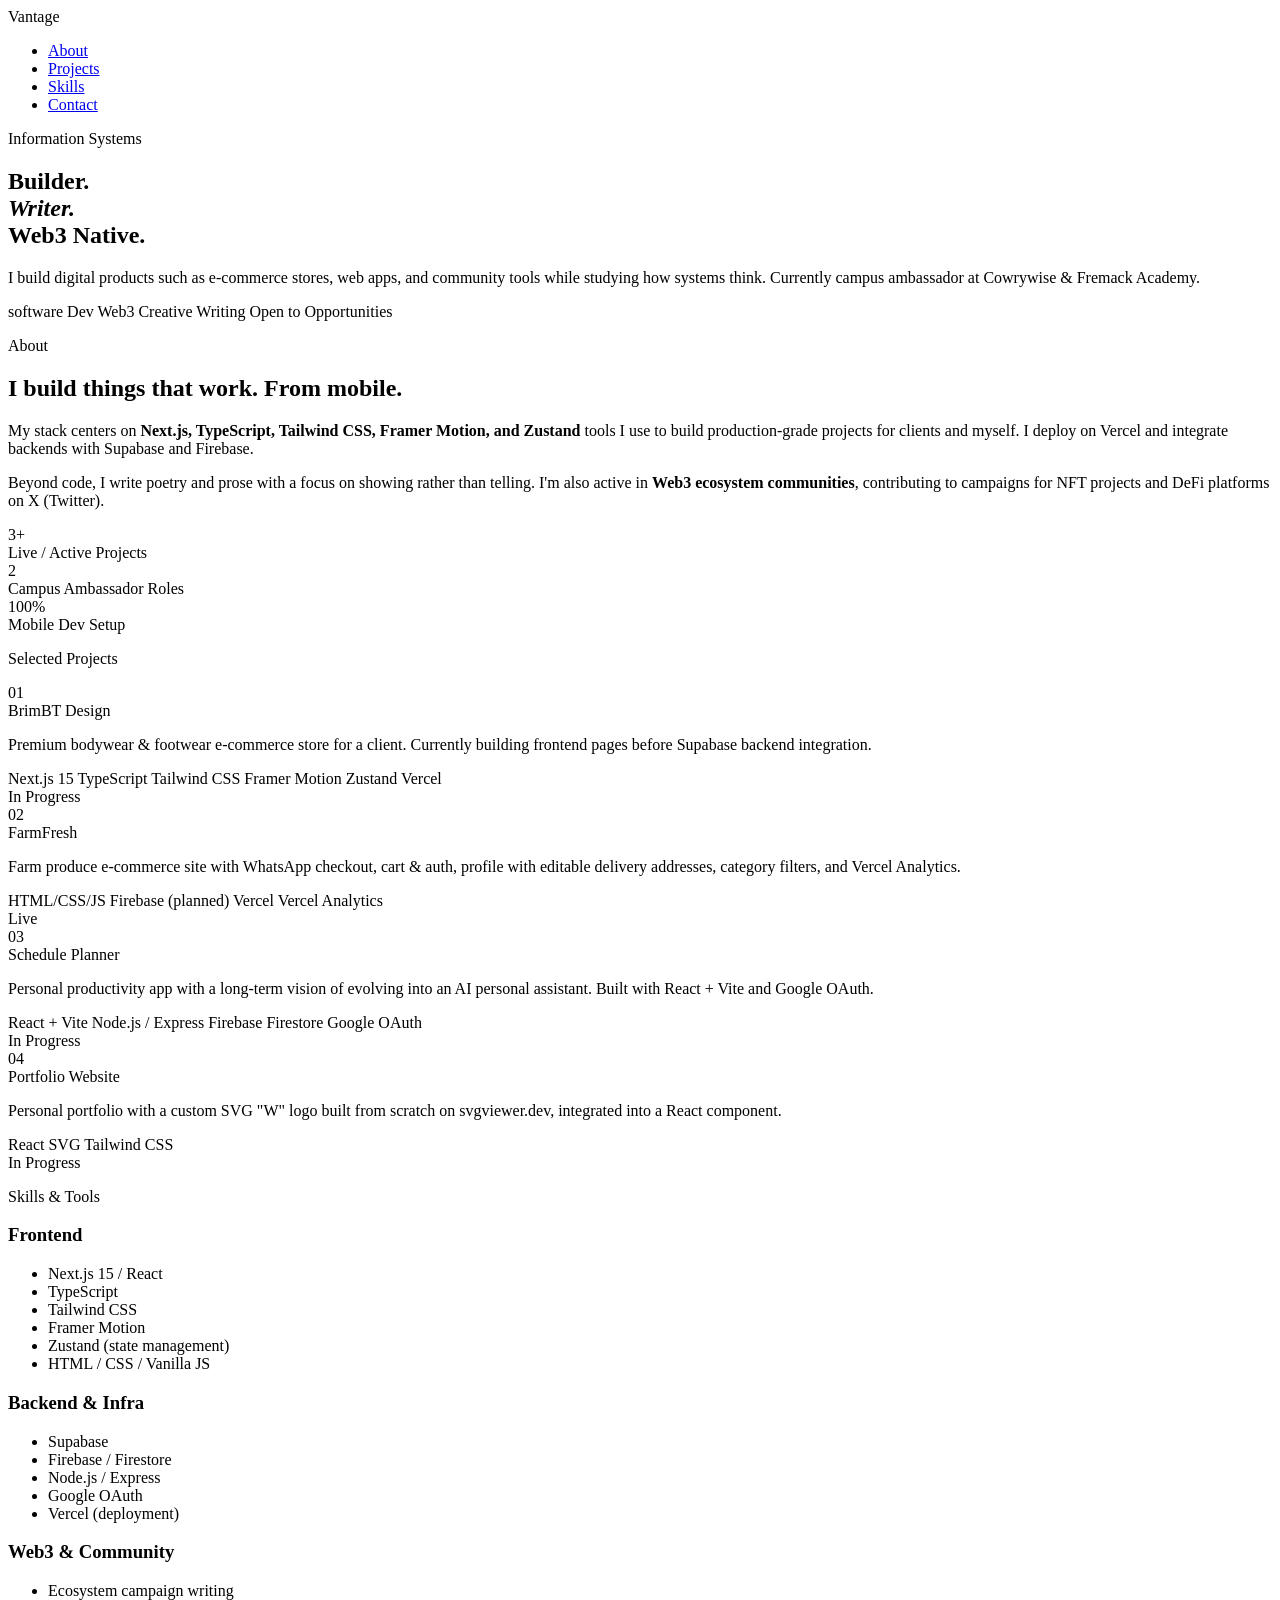
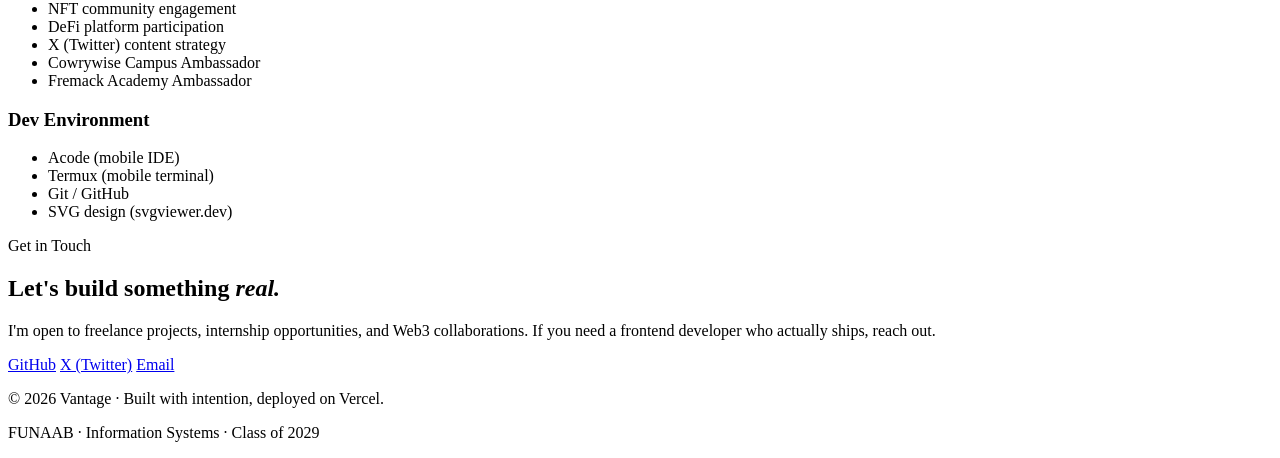
==== index.html @ d80c0255 "Create index.html" ====
<!DOCTYPE html>
<html>
<head>
<title> vantage_portfolio </title>
</head>
<body>

<!-- HERO -->
<section class="hero">
  <nav>
    <span class="nav-logo">Vantage</span>
    <ul class="nav-links">
      <li><a href="#about">About</a></li>
      <li><a href="#projects">Projects</a></li>
      <li><a href="#skills">Skills</a></li>
      <li><a href="#contact">Contact</a></li>
    </ul>
  </nav>

  <div class="hero-body">
    <p class="hero-eyebrow">Information Systems </p>
    <h1>Builder.<br><em>Writer.</em><br>Web3 Native.</h1>
    <p class="hero-sub">I build digital products such as e-commerce stores, web apps, and community tools while studying how systems think. Currently campus ambassador at Cowrywise &amp; Fremack Academy.</p>
    <div class="hero-badges">
      <span class="badge active">software Dev</span>
      <span class="badge active">Web3</span>
      <span class="badge">Creative Writing</span>
      <span class="badge">Open to Opportunities</span>
    </div>
  </div>


<!-- ABOUT -->
<section id="about">
  <p class="section-label reveal">About</p>
  <div class="about-grid">
    <div class="about-text reveal">
      <h2>I build things that work. From mobile.</h2>
      
      <p>My stack centers on <strong>Next.js, TypeScript, Tailwind CSS, Framer Motion, and Zustand</strong> tools I use to build production-grade projects for clients and myself. I deploy on Vercel and integrate backends with Supabase and Firebase.</p>
      <p>Beyond code, I write poetry and prose with a focus on showing rather than telling. I'm also active in <strong>Web3 ecosystem communities</strong>, contributing to campaigns for NFT projects and DeFi platforms on X (Twitter).</p>
    </div>
    <div class="about-stats reveal">
      <div class="stat">
        <div class="stat-num">3+</div>
        <div class="stat-label">Live / Active Projects</div>
      </div>
      <div class="stat">
        <div class="stat-num">2</div>
        <div class="stat-label">Campus Ambassador Roles</div>
      </div>
      <div class="stat">
        <div class="stat-num">100%</div>
        <div class="stat-label">Mobile Dev Setup</div>
      </div>
    </div>
  </div>
</section>

<!-- PROJECTS -->
<section id="projects">
  <p class="section-label reveal">Selected Projects</p>
  <div class="projects-list">

    <div class="project-item reveal">
      <span class="project-num">01</span>
      <div>
        <div class="project-name">BrimBT Design</div>
        <p class="project-desc">Premium bodywear &amp; footwear e-commerce store for a client. Currently building frontend pages before Supabase backend integration.</p>
        <div class="project-stack">
          <span class="tag">Next.js 15</span>
          <span class="tag">TypeScript</span>
          <span class="tag">Tailwind CSS</span>
          <span class="tag">Framer Motion</span>
          <span class="tag">Zustand</span>
          <span class="tag">Vercel</span>
        </div>
      </div>
      <span class="project-status wip">In Progress</span>
    </div>

    <div class="project-item reveal">
      <span class="project-num">02</span>
      <div>
        <div class="project-name">FarmFresh</div>
        <p class="project-desc">Farm produce e-commerce site with WhatsApp checkout, cart &amp; auth, profile with editable delivery addresses, category filters, and Vercel Analytics.</p>
        <div class="project-stack">
          <span class="tag">HTML/CSS/JS</span>
          <span class="tag">Firebase (planned)</span>
          <span class="tag">Vercel</span>
          <span class="tag">Vercel Analytics</span>
        </div>
      </div>
      <span class="project-status live">Live</span>
    </div>

    <div class="project-item reveal">
      <span class="project-num">03</span>
      <div>
        <div class="project-name">Schedule Planner</div>
        <p class="project-desc">Personal productivity app with a long-term vision of evolving into an AI personal assistant. Built with React + Vite and Google OAuth.</p>
        <div class="project-stack">
          <span class="tag">React + Vite</span>
          <span class="tag">Node.js / Express</span>
          <span class="tag">Firebase Firestore</span>
          <span class="tag">Google OAuth</span>
        </div>
      </div>
      <span class="project-status wip">In Progress</span>
    </div>

    <div class="project-item reveal">
      <span class="project-num">04</span>
      <div>
        <div class="project-name">Portfolio Website</div>
        <p class="project-desc">Personal portfolio with a custom SVG "W" logo built from scratch on svgviewer.dev, integrated into a React component.</p>
        <div class="project-stack">
          <span class="tag">React</span>
          <span class="tag">SVG</span>
          <span class="tag">Tailwind CSS</span>
        </div>
      </div>
      <span class="project-status wip">In Progress</span>
    </div>

  </div>
</section>

<!-- SKILLS -->
<section id="skills">
  <p class="section-label reveal">Skills &amp; Tools</p>
  <div class="skills-grid">
    <div class="skill-group reveal">
      <h3>Frontend</h3>
      <ul class="skill-list">
        <li>Next.js 15 / React</li>
        <li>TypeScript</li>
        <li>Tailwind CSS</li>
        <li>Framer Motion</li>
        <li>Zustand (state management)</li>
        <li>HTML / CSS / Vanilla JS</li>
      </ul>
    </div>
    <div class="skill-group reveal">
      <h3>Backend &amp; Infra</h3>
      <ul class="skill-list">
        <li>Supabase</li>
        <li>Firebase / Firestore</li>
        <li>Node.js / Express</li>
        <li>Google OAuth</li>
        <li>Vercel (deployment)</li>
      </ul>
    </div>
    <div class="skill-group reveal">
      <h3>Web3 &amp; Community</h3>
      <ul class="skill-list">
        <li>Ecosystem campaign writing</li>
        <li>NFT community engagement</li>
        <li>DeFi platform participation</li>
        <li>X (Twitter) content strategy</li>
        <li>Cowrywise Campus Ambassador</li>
        <li>Fremack Academy Ambassador</li>
      </ul>
    </div>
    <div class="skill-group reveal">
      <h3>Dev Environment</h3>
      <ul class="skill-list">
        <li>Acode (mobile IDE)</li>
        <li>Termux (mobile terminal)</li>
        <li>Git / GitHub</li>
        <li>SVG design (svgviewer.dev)</li>
      </ul>
    </div>
  </div>
</section>

<!-- CONTACT -->
<section id="contact">
  <p class="section-label reveal">Get in Touch</p>
  <div class="contact-inner reveal">
    <h2>Let's build something <em>real.</em></h2>
    <p>I'm open to freelance projects, internship opportunities, and Web3 collaborations. If you need a frontend developer who actually ships, reach out.</p>
    <div class="contact-links">
      <a href="https://github.com/vantage" class="contact-link primary" target="_blank">GitHub</a>
      <a href="https://twitter.com" class="contact-link" target="_blank">X (Twitter)</a>
      <a href="mailto:vantage@email.com" class="contact-link">Email</a>
    </div>
  </div>
</section>

<!-- FOOTER -->
<footer>
  <p>© 2026 Vantage · Built with intention, deployed on Vercel.</p>
  <p>FUNAAB · Information Systems · Class of 2029</p>
</footer>

<script>
  // Scroll reveal
  const reveals = document.querySelectorAll('.reveal');
  const observer = new IntersectionObserver((entries) => {
    entries.forEach((entry, i) => {
      if (entry.isIntersecting) {
        setTimeout(() => {
          entry.target.classList.add('visible');
        }, 80);
        observer.unobserve(entry.target);
      }
    });
  }, { threshold: 0.12 });

  reveals.forEach(el => observer.observe(el));
</script>
</body>
</html>
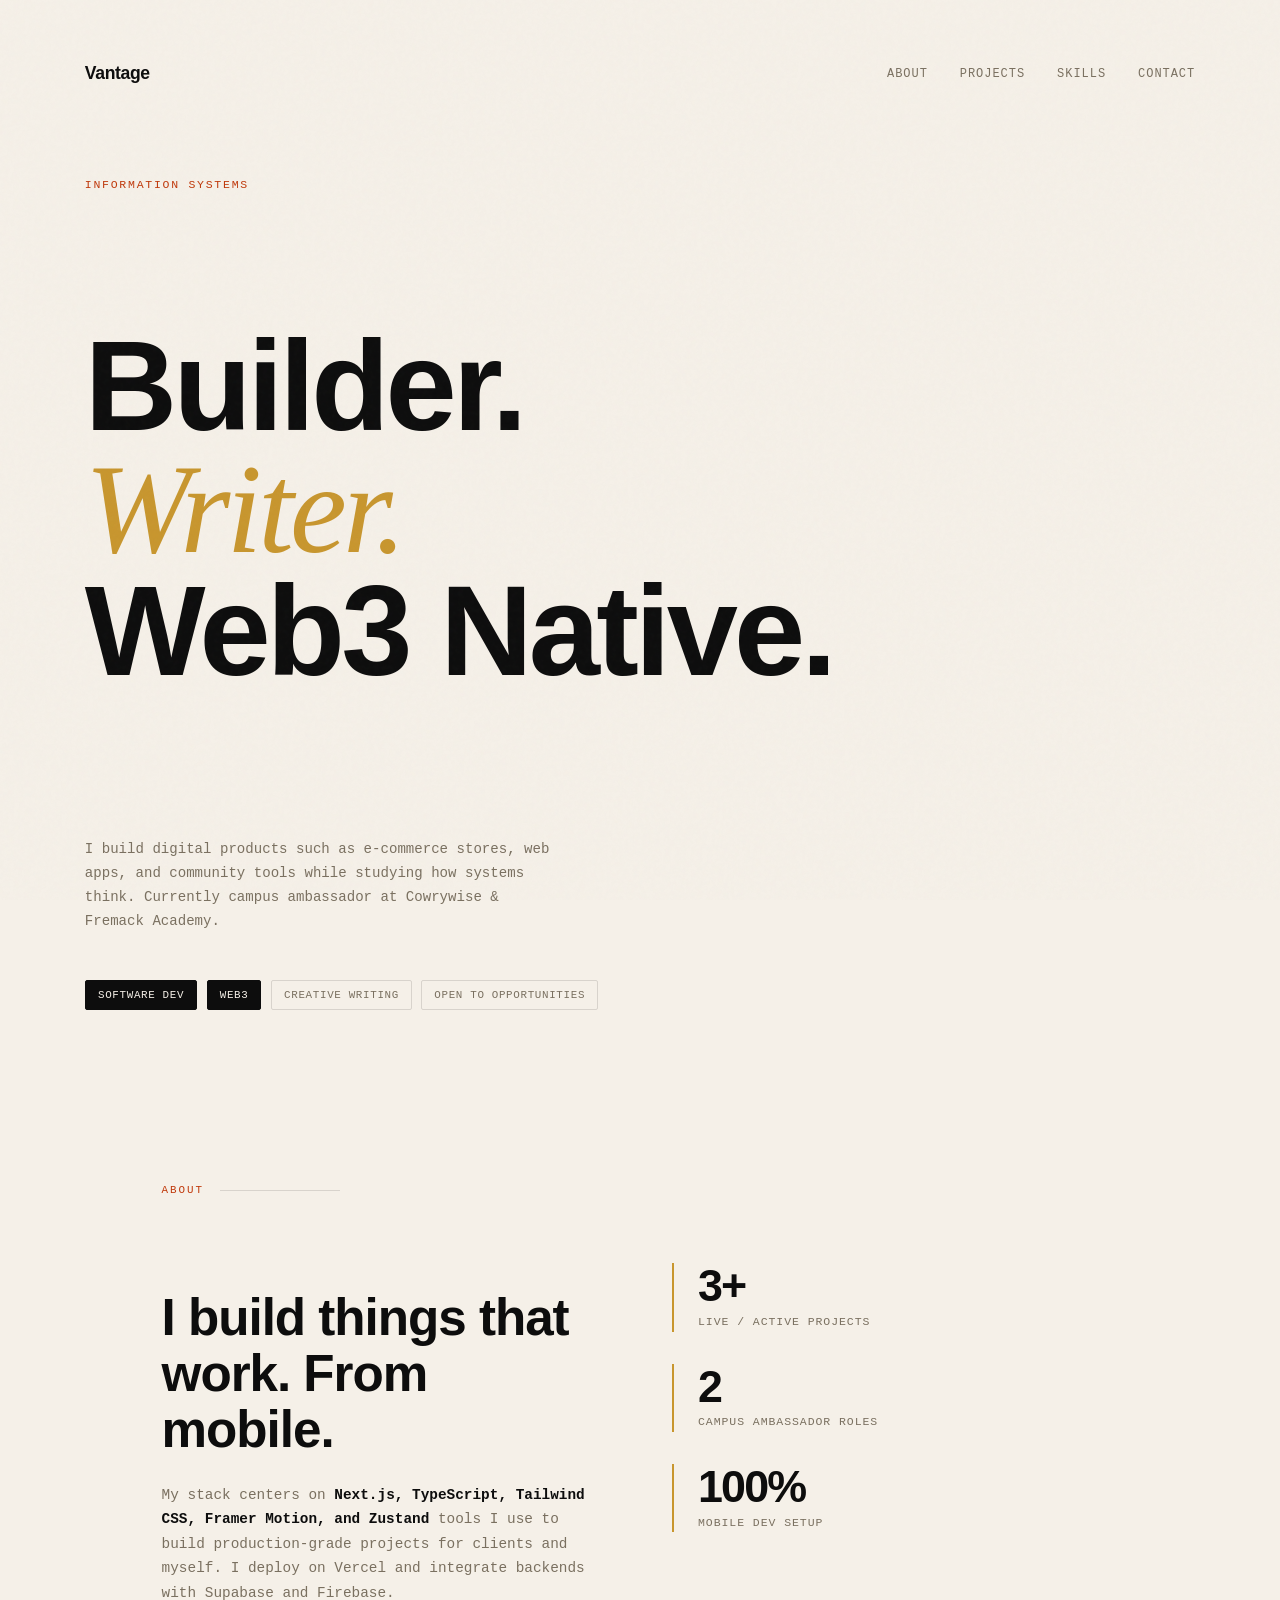
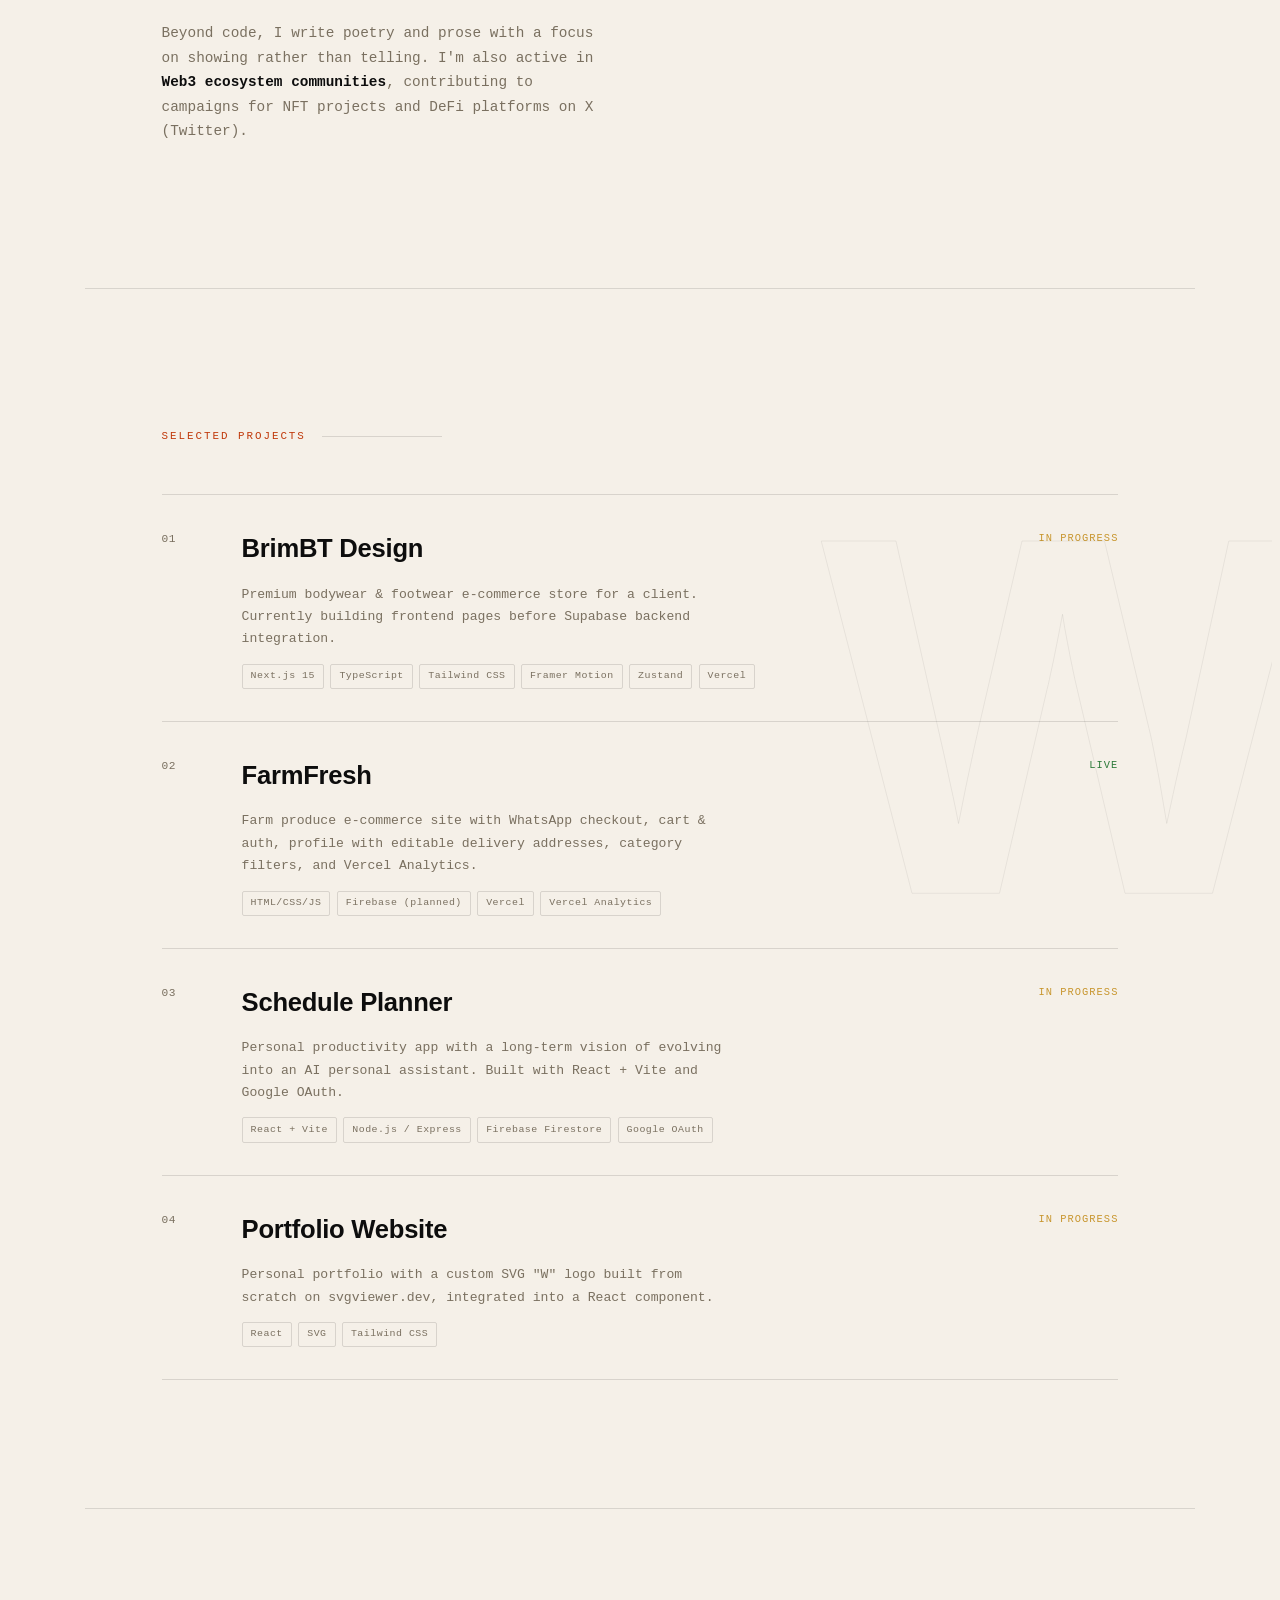
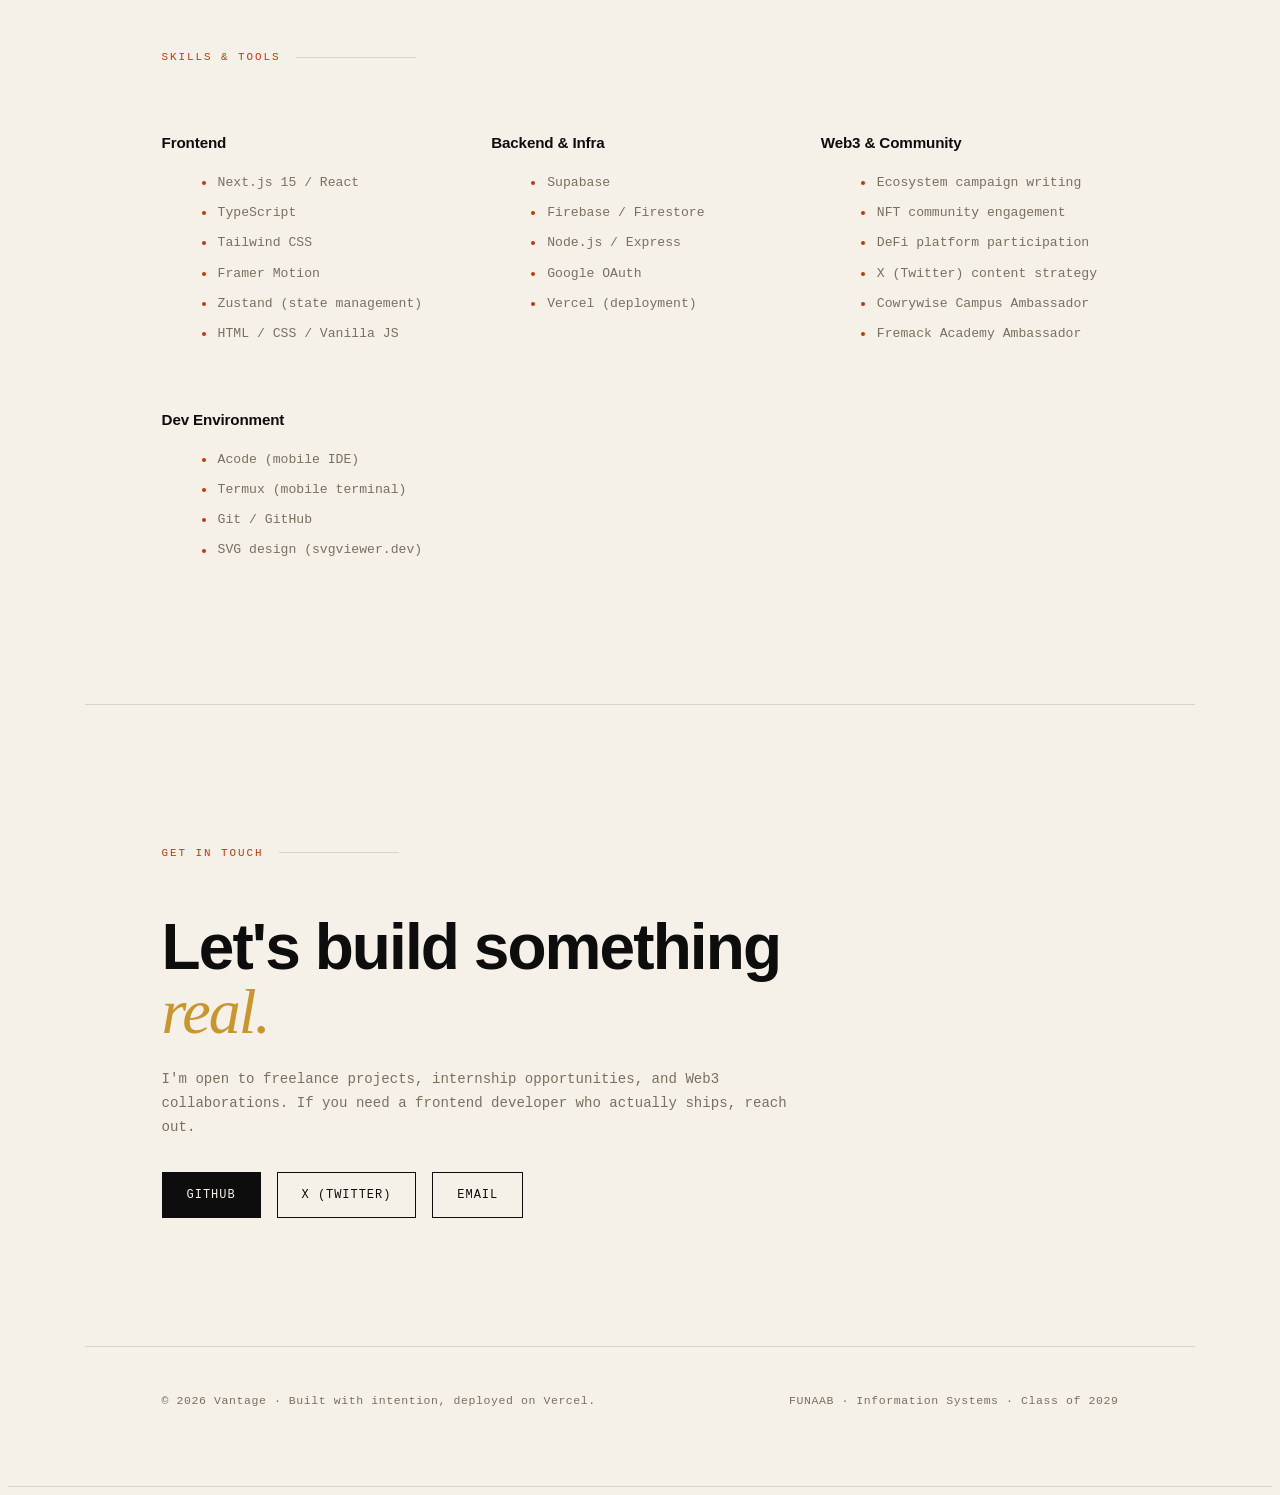
==== commit 52b6caf5: "Update index.html" ====
--- a/index.html
+++ b/index.html
@@ -1,7 +1,10 @@
 <!DOCTYPE html>
 <html>
 <head>
+<meta charset="UTF-8" />
+<meta name="viewport" content="width=device-width, initial-scale=1.0"/>
 <title> vantage_portfolio </title>
+<link href="style.css" rel="stylesheet"/>
 </head>
 <body>
 
--- a/style.css
+++ b/style.css
@@ -0,0 +1,481 @@
+:root {
+    --ink: #0d0d0d;
+    --paper: #f5f0e8;
+    --rust: #c0390b;
+    --gold: #c8962e;
+    --muted: #7a7060;
+    --line: rgba(13,13,13,0.12);
+  }
+
+  html { scroll-behavior: smooth; }
+
+  body {
+    background: var(--paper);
+    color: var(--ink);
+    font-family: 'DM Mono', monospace;
+    font-size: 14px;
+    line-height: 1.7;
+    overflow-x: hidden;
+  }
+
+  /* grain overlay */
+  body::before {
+    content: '';
+    position: fixed;
+    inset: 0;
+    background-image: url("data:image/svg+xml,%3Csvg viewBox='0 0 200 200' xmlns='http://www.w3.org/2000/svg'%3E%3Cfilter id='noise'%3E%3CfeTurbulence type='fractalNoise' baseFrequency='0.85' numOctaves='4' stitchTiles='stitch'/%3E%3C/filter%3E%3Crect width='100%25' height='100%25' filter='url(%23noise)' opacity='0.04'/%3E%3C/svg%3E");
+    pointer-events: none;
+    z-index: 999;
+    opacity: 0.6;
+  }
+
+  /* HERO */
+  .hero {
+    min-height: 100vh;
+    display: grid;
+    grid-template-rows: auto 1fr auto;
+    padding: 2rem clamp(1.5rem, 6vw, 6rem);
+    border-bottom: 1px solid var(--line);
+    position: relative;
+    overflow: hidden;
+  }
+
+  .hero::after {
+    content: 'W';
+    position: absolute;
+    right: -2rem;
+    top: 50%;
+    transform: translateY(-56%);
+    font-family: 'Syne', sans-serif;
+    font-size: clamp(22rem, 40vw, 42rem);
+    font-weight: 800;
+    color: transparent;
+    -webkit-text-stroke: 1px rgba(13,13,13,0.06);
+    pointer-events: none;
+    line-height: 1;
+  }
+
+  nav {
+    display: flex;
+    justify-content: space-between;
+    align-items: center;
+    padding-top: 0.5rem;
+    animation: fadeUp 0.7s ease both;
+  }
+
+  .nav-logo {
+    font-family: 'Syne', sans-serif;
+    font-weight: 800;
+    font-size: 1.1rem;
+    letter-spacing: -0.02em;
+  }
+
+  .nav-links {
+    display: flex;
+    gap: 2rem;
+    list-style: none;
+  }
+
+  .nav-links a {
+    color: var(--muted);
+    text-decoration: none;
+    font-size: 0.75rem;
+    letter-spacing: 0.08em;
+    text-transform: uppercase;
+    transition: color 0.2s;
+  }
+
+  .nav-links a:hover { color: var(--ink); }
+
+  .hero-body {
+    display: flex;
+    flex-direction: column;
+    justify-content: center;
+    padding: 4rem 0 2rem;
+  }
+
+  .hero-eyebrow {
+    font-size: 0.72rem;
+    letter-spacing: 0.15em;
+    text-transform: uppercase;
+    color: var(--rust);
+    margin-bottom: 1.5rem;
+    animation: fadeUp 0.7s 0.1s ease both;
+  }
+
+  h1 {
+    font-family: 'Syne', sans-serif;
+    font-weight: 800;
+    font-size: clamp(3.2rem, 10vw, 8rem);
+    line-height: 0.95;
+    letter-spacing: -0.03em;
+    animation: fadeUp 0.7s 0.2s ease both;
+  }
+
+  h1 em {
+    font-style: italic;
+    font-family: 'Lora', serif;
+    font-weight: 400;
+    color: var(--gold);
+  }
+
+  .hero-sub {
+    max-width: 480px;
+    margin-top: 2.5rem;
+    color: var(--muted);
+    font-size: 0.88rem;
+    animation: fadeUp 0.7s 0.35s ease both;
+  }
+
+  .hero-badges {
+    display: flex;
+    flex-wrap: wrap;
+    gap: 0.6rem;
+    margin-top: 2rem;
+    animation: fadeUp 0.7s 0.45s ease both;
+  }
+
+  .badge {
+    border: 1px solid var(--line);
+    padding: 0.3rem 0.75rem;
+    font-size: 0.68rem;
+    letter-spacing: 0.06em;
+    text-transform: uppercase;
+    color: var(--muted);
+    border-radius: 2px;
+  }
+
+  .badge.active {
+    background: var(--ink);
+    color: var(--paper);
+    border-color: var(--ink);
+  }
+
+  .hero-footer {
+    display: flex;
+    justify-content: space-between;
+    align-items: flex-end;
+    padding-bottom: 0.5rem;
+    animation: fadeUp 0.7s 0.55s ease both;
+  }
+
+  .hero-location {
+    font-size: 0.72rem;
+    color: var(--muted);
+    letter-spacing: 0.06em;
+  }
+
+  .scroll-hint {
+    font-size: 0.7rem;
+    color: var(--muted);
+    letter-spacing: 0.1em;
+    text-transform: uppercase;
+    display: flex;
+    align-items: center;
+    gap: 0.5rem;
+  }
+
+  .scroll-hint::before {
+    content: '';
+    width: 1px;
+    height: 2.5rem;
+    background: var(--muted);
+    display: block;
+    animation: lineGrow 1s 1s ease both;
+  }
+
+  /* SECTIONS */
+  section {
+    padding: clamp(4rem, 10vw, 8rem) clamp(1.5rem, 6vw, 6rem);
+    border-bottom: 1px solid var(--line);
+  }
+
+  .section-label {
+    font-size: 0.68rem;
+    letter-spacing: 0.18em;
+    text-transform: uppercase;
+    color: var(--rust);
+    margin-bottom: 3rem;
+    display: flex;
+    align-items: center;
+    gap: 1rem;
+  }
+
+  .section-label::after {
+    content: '';
+    flex: 1;
+    height: 1px;
+    background: var(--line);
+    max-width: 120px;
+  }
+
+  /* ABOUT */
+  .about-grid {
+    display: grid;
+    grid-template-columns: 1fr 1fr;
+    gap: 4rem;
+    align-items: start;
+  }
+
+  .about-text h2 {
+    font-family: 'Syne', sans-serif;
+    font-size: clamp(2rem, 4vw, 3.2rem);
+    font-weight: 700;
+    line-height: 1.1;
+    letter-spacing: -0.02em;
+    margin-bottom: 1.5rem;
+  }
+
+  .about-text p {
+    color: var(--muted);
+    margin-bottom: 1rem;
+    font-size: 0.9rem;
+  }
+
+  .about-text p strong { color: var(--ink); }
+
+  .about-stats {
+    display: flex;
+    flex-direction: column;
+    gap: 2rem;
+    padding-top: 1rem;
+  }
+
+  .stat {
+    border-left: 2px solid var(--gold);
+    padding-left: 1.5rem;
+  }
+
+  .stat-num {
+    font-family: 'Syne', sans-serif;
+    font-size: 2.8rem;
+    font-weight: 800;
+    line-height: 1;
+    letter-spacing: -0.04em;
+  }
+
+  .stat-label {
+    font-size: 0.72rem;
+    color: var(--muted);
+    letter-spacing: 0.08em;
+    text-transform: uppercase;
+    margin-top: 0.25rem;
+  }
+
+  /* PROJECTS */
+  .projects-list {
+    display: flex;
+    flex-direction: column;
+    gap: 0;
+  }
+
+  .project-item {
+    display: grid;
+    grid-template-columns: 3rem 1fr auto;
+    align-items: start;
+    gap: 2rem;
+    padding: 2rem 0;
+    border-bottom: 1px solid var(--line);
+    cursor: default;
+    transition: background 0.2s;
+  }
+
+  .project-item:hover { background: rgba(13,13,13,0.02); }
+  .project-item:first-child { border-top: 1px solid var(--line); }
+
+  .project-num {
+    font-size: 0.7rem;
+    color: var(--muted);
+    padding-top: 0.2rem;
+    letter-spacing: 0.05em;
+  }
+
+  .project-name {
+    font-family: 'Syne', sans-serif;
+    font-size: clamp(1.1rem, 2.5vw, 1.6rem);
+    font-weight: 700;
+    letter-spacing: -0.01em;
+    margin-bottom: 0.5rem;
+  }
+
+  .project-desc {
+    color: var(--muted);
+    font-size: 0.82rem;
+    max-width: 480px;
+  }
+
+  .project-stack {
+    display: flex;
+    flex-wrap: wrap;
+    gap: 0.4rem;
+    margin-top: 0.75rem;
+  }
+
+  .tag {
+    font-size: 0.62rem;
+    padding: 0.2rem 0.5rem;
+    border: 1px solid var(--line);
+    color: var(--muted);
+    border-radius: 2px;
+    letter-spacing: 0.05em;
+  }
+
+  .project-status {
+    font-size: 0.65rem;
+    letter-spacing: 0.1em;
+    text-transform: uppercase;
+    padding-top: 0.2rem;
+    white-space: nowrap;
+  }
+
+  .project-status.live { color: #2d7a3a; }
+  .project-status.wip { color: var(--gold); }
+
+  /* SKILLS */
+  .skills-grid {
+    display: grid;
+    grid-template-columns: repeat(auto-fit, minmax(240px, 1fr));
+    gap: 2rem;
+  }
+
+  .skill-group h3 {
+    font-family: 'Syne', sans-serif;
+    font-weight: 700;
+    font-size: 0.95rem;
+    margin-bottom: 1rem;
+    letter-spacing: -0.01em;
+  }
+
+  .skill-list {
+    list-style: none;
+    display: flex;
+    flex-direction: column;
+    gap: 0.5rem;
+  }
+
+  .skill-list li {
+    display: flex;
+    align-items: center;
+    gap: 0.75rem;
+    font-size: 0.82rem;
+    color: var(--muted);
+  }
+
+  .skill-list li::before {
+    content: '';
+    width: 4px;
+    height: 4px;
+    background: var(--rust);
+    border-radius: 50%;
+    flex-shrink: 0;
+  }
+
+  /* CONTACT */
+  .contact-inner {
+    max-width: 640px;
+  }
+
+  .contact-inner h2 {
+    font-family: 'Syne', sans-serif;
+    font-size: clamp(2.2rem, 5vw, 4rem);
+    font-weight: 800;
+    letter-spacing: -0.03em;
+    line-height: 1;
+    margin-bottom: 1.5rem;
+  }
+
+  .contact-inner h2 em {
+    font-family: 'Lora', serif;
+    font-style: italic;
+    font-weight: 400;
+    color: var(--gold);
+  }
+
+  .contact-inner p {
+    color: var(--muted);
+    margin-bottom: 2rem;
+    font-size: 0.88rem;
+  }
+
+  .contact-links {
+    display: flex;
+    flex-wrap: wrap;
+    gap: 1rem;
+  }
+
+  .contact-link {
+    display: inline-flex;
+    align-items: center;
+    gap: 0.5rem;
+    padding: 0.75rem 1.5rem;
+    border: 1px solid var(--ink);
+    color: var(--ink);
+    text-decoration: none;
+    font-size: 0.75rem;
+    letter-spacing: 0.08em;
+    text-transform: uppercase;
+    transition: background 0.2s, color 0.2s;
+  }
+
+  .contact-link:hover {
+    background: var(--ink);
+    color: var(--paper);
+  }
+
+  .contact-link.primary {
+    background: var(--ink);
+    color: var(--paper);
+  }
+
+  .contact-link.primary:hover {
+    background: var(--rust);
+    border-color: var(--rust);
+  }
+
+  /* FOOTER */
+  footer {
+    padding: 2rem clamp(1.5rem, 6vw, 6rem);
+    display: flex;
+    justify-content: space-between;
+    align-items: center;
+    flex-wrap: wrap;
+    gap: 1rem;
+  }
+
+  footer p {
+    font-size: 0.72rem;
+    color: var(--muted);
+    letter-spacing: 0.05em;
+  }
+
+  /* ANIMATIONS */
+  @keyframes fadeUp {
+    from { opacity: 0; transform: translateY(18px); }
+    to { opacity: 1; transform: translateY(0); }
+  }
+
+  @keyframes lineGrow {
+    from { transform: scaleY(0); }
+    to { transform: scaleY(1); }
+  }
+
+  /* SCROLL REVEAL */
+  .reveal {
+    opacity: 0;
+    transform: translateY(24px);
+    transition: opacity 0.6s ease, transform 0.6s ease;
+  }
+
+  .reveal.visible {
+    opacity: 1;
+    transform: translateY(0);
+  }
+
+  /* RESPONSIVE */
+  @media (max-width: 700px) {
+    .about-grid { grid-template-columns: 1fr; gap: 2.5rem; }
+    .project-item { grid-template-columns: 2.5rem 1fr; }
+    .project-status { display: none; }
+    nav { flex-direction: column; align-items: flex-start; gap: 1rem; }
+    .hero::after { display: none; }
+  }
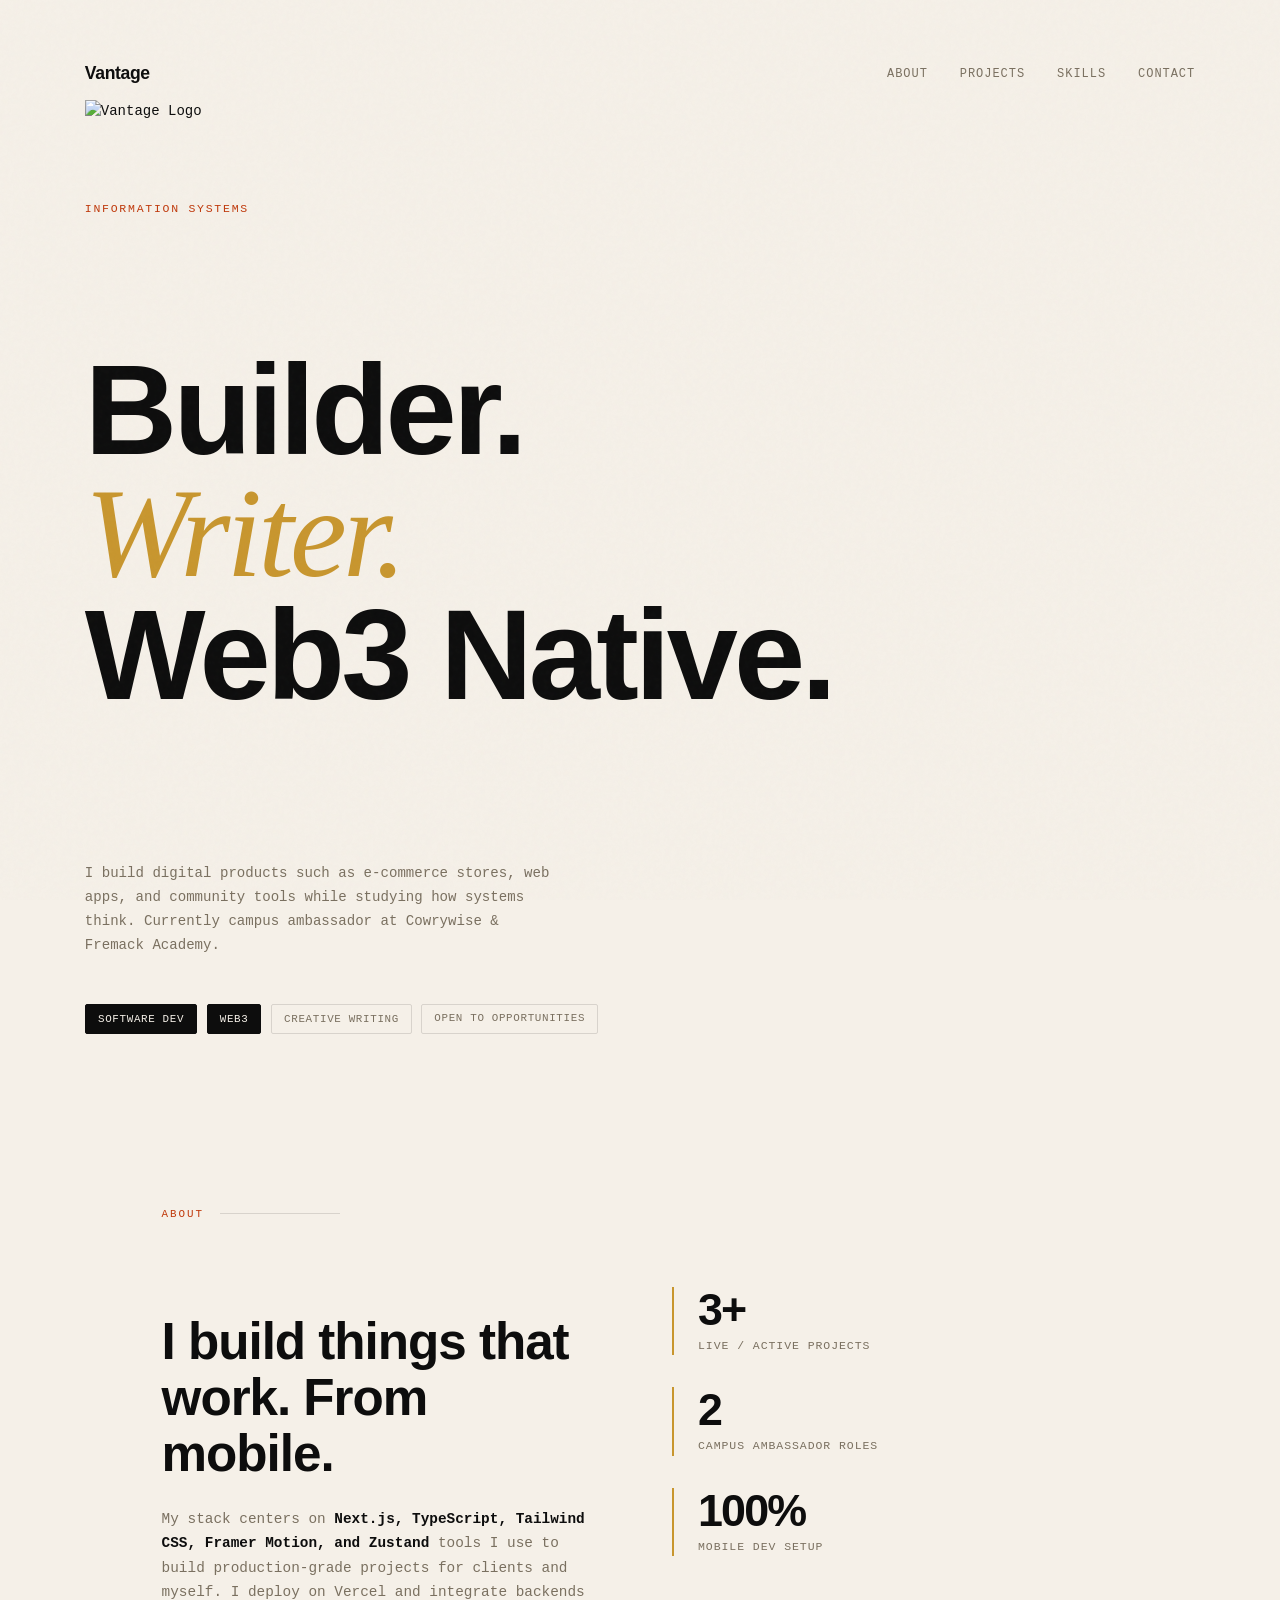
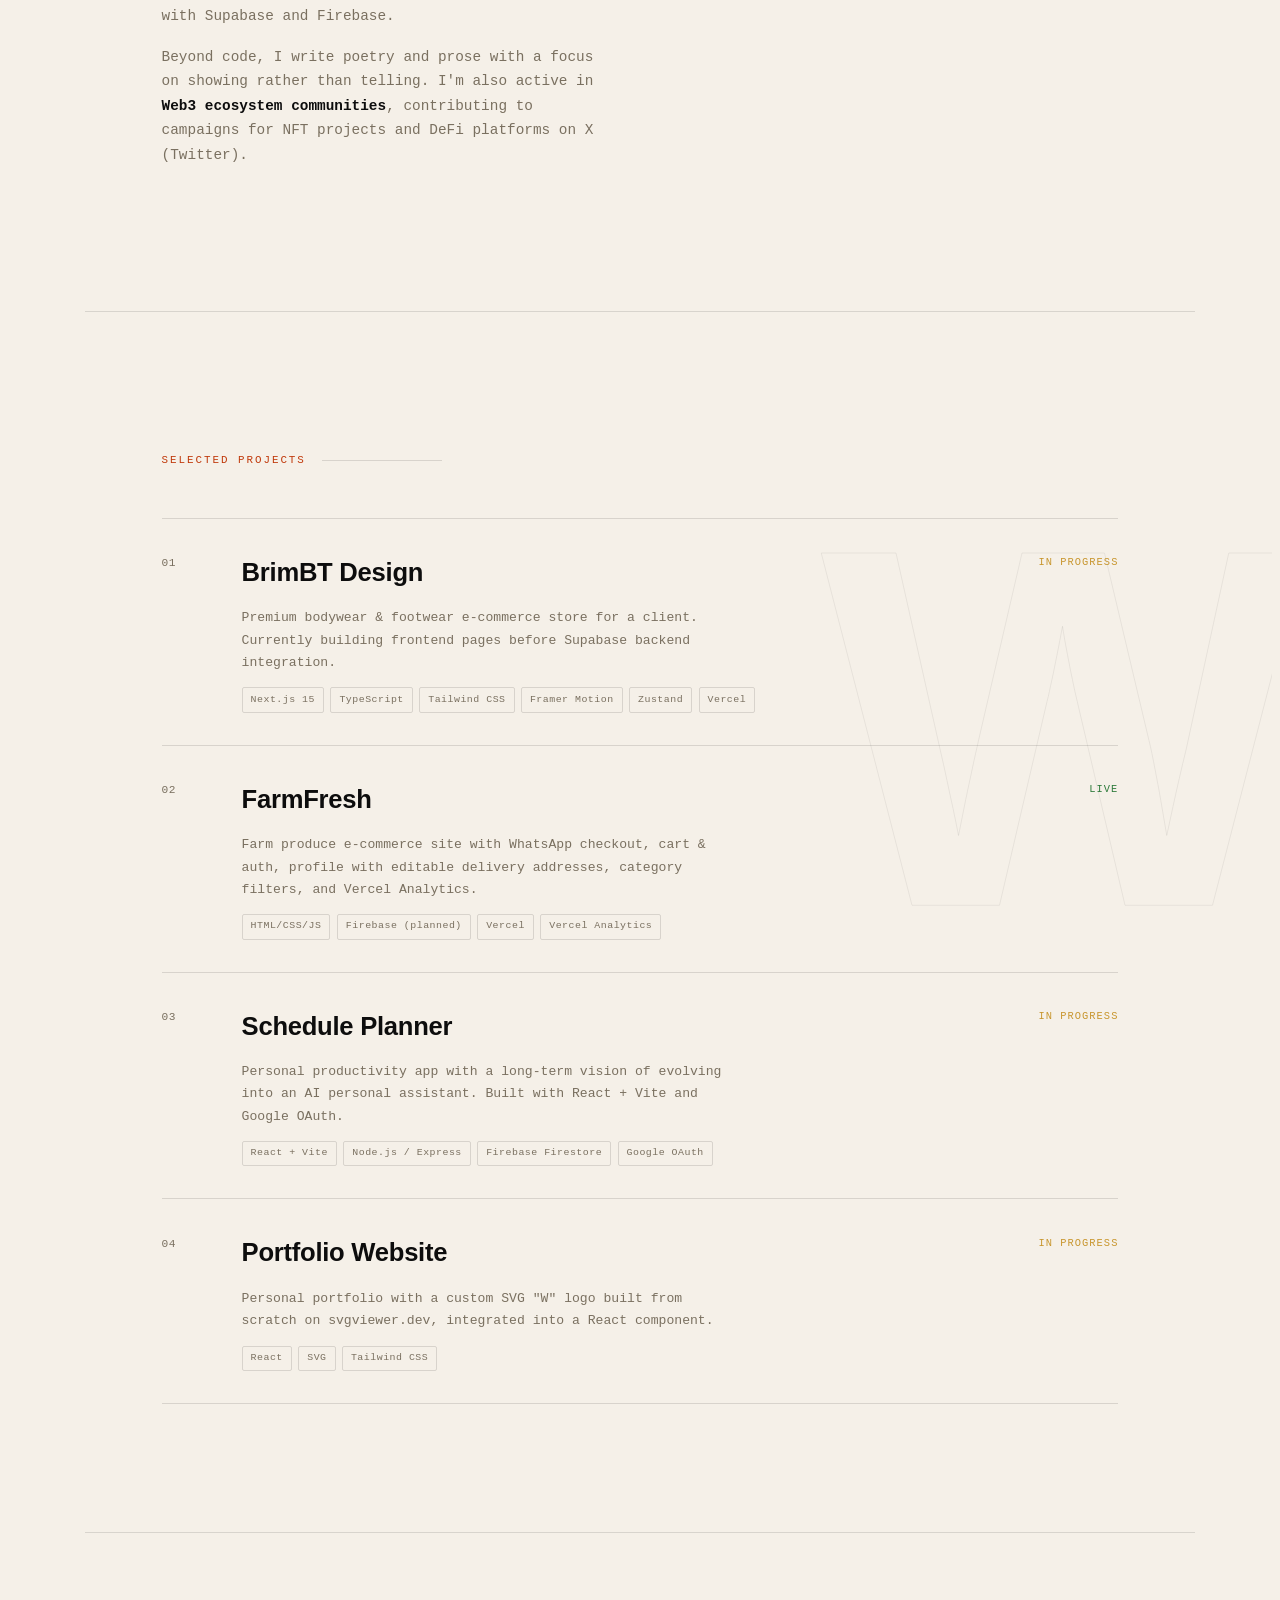
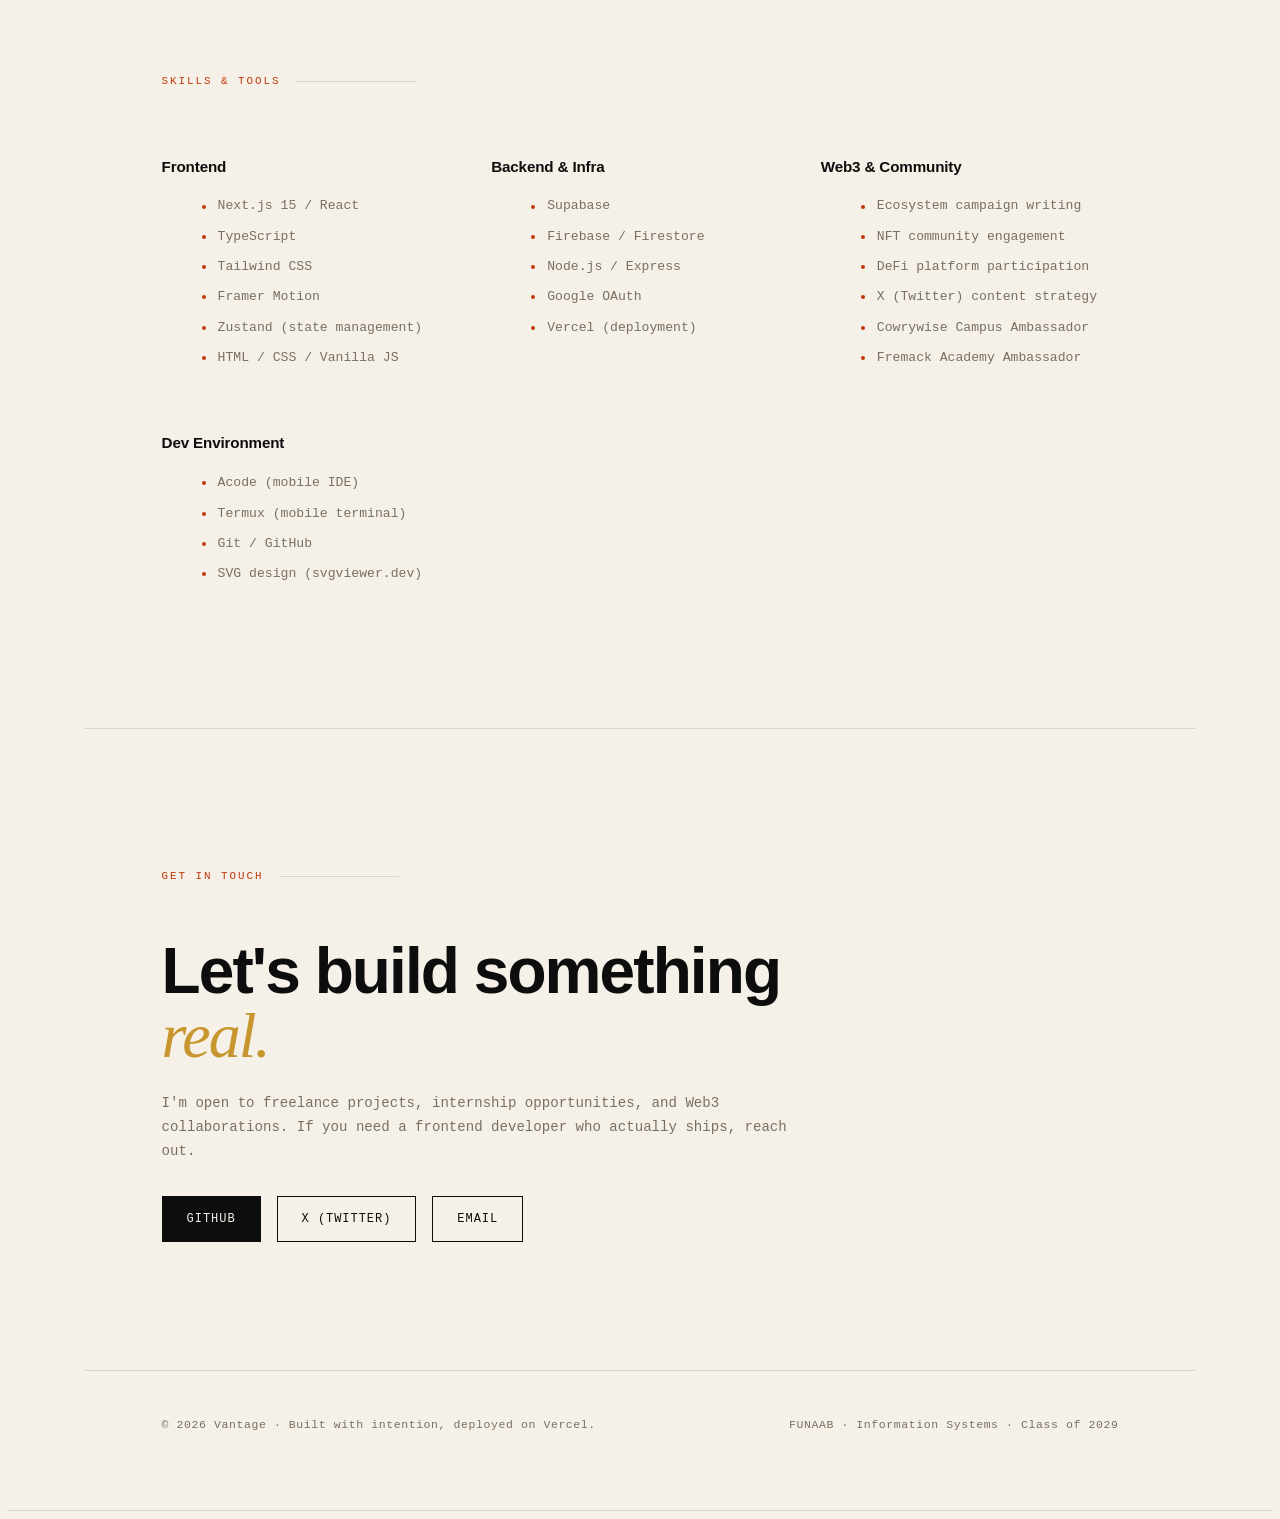
==== commit 5d34a49a: "Add hero section to index.html Added a hero section with navigation and logo." ====
--- a/index.html
+++ b/index.html
@@ -9,6 +9,7 @@
 <body>
 
 <!-- HERO -->
+  
 <section class="hero">
   <nav>
     <span class="nav-logo">Vantage</span>
@@ -19,6 +20,10 @@
       <li><a href="#contact">Contact</a></li>
     </ul>
   </nav>
+
+  <div class="hero-logo-bg">
+  <img src="images/vantage-logo.png" alt="Vantage Logo">
+  </div>
 
   <div class="hero-body">
     <p class="hero-eyebrow">Information Systems </p>
